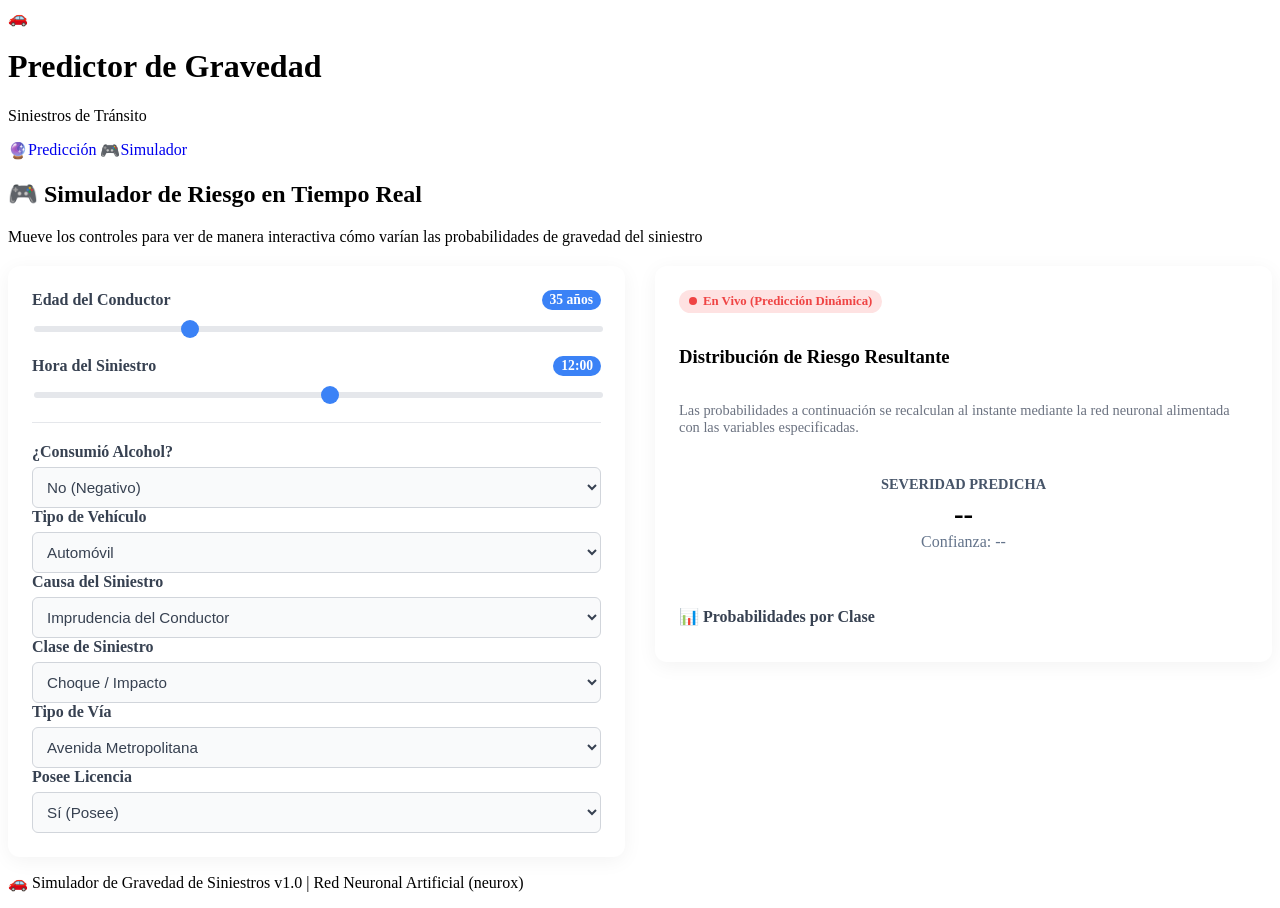
==== templates/simulator.html @ f4645642 "v0.2?" ====
<!DOCTYPE html>
<html lang="es">
<head>
    <meta charset="UTF-8">
    <meta name="viewport" content="width=device-width, initial-scale=1.0">
    <title>🎮 Simulador de Riesgo de Siniestros</title>
    <link rel="stylesheet" href="{{ url_for('static', filename='style.css') }}">
    <style>
        .simulator-grid {
            display: grid;
            grid-template-columns: 1fr 1fr;
            gap: 30px;
            margin-top: 20px;
        }
        @media (max-width: 900px) {
            .simulator-grid {
                grid-template-columns: 1fr;
            }
        }
        .sim-control-panel {
            background: #ffffff;
            border-radius: 12px;
            padding: 24px;
            box-shadow: 0 4px 20px rgba(0,0,0,0.05);
        }
        .sim-results-panel {
            background: #ffffff;
            border-radius: 12px;
            padding: 24px;
            box-shadow: 0 4px 20px rgba(0,0,0,0.05);
            display: flex;
            flex-direction: column;
            justify-content: flex-start;
            position: sticky;
            top: 20px;
            height: fit-content;
        }
        .slider-group {
            margin-bottom: 20px;
        }
        .slider-header {
            display: flex;
            justify-content: space-between;
            align-items: center;
            margin-bottom: 8px;
            font-weight: 600;
            color: #374151;
        }
        .slider-val {
            background: #3b82f6;
            color: white;
            padding: 2px 8px;
            border-radius: 20px;
            font-size: 0.85em;
        }
        .sim-slider {
            width: 100%;
            height: 6px;
            background: #e5e7eb;
            border-radius: 5px;
            outline: none;
            -webkit-appearance: none;
        }
        .sim-slider::-webkit-slider-thumb {
            -webkit-appearance: none;
            width: 18px;
            height: 18px;
            border-radius: 50%;
            background: #3b82f6;
            cursor: pointer;
            transition: background 0.15s;
        }
        .sim-slider::-webkit-slider-thumb:hover {
            background: #1d4ed8;
        }
        .sim-select {
            width: 100%;
            padding: 10px;
            border: 1px solid #d1d5db;
            border-radius: 6px;
            background: #f9fafb;
            font-size: 0.95em;
            color: #374151;
        }
        .sim-select:focus {
            outline: none;
            border-color: #3b82f6;
            box-shadow: 0 0 0 3px rgba(59, 130, 246, 0.1);
        }
        .live-badge {
            background: #fee2e2;
            color: #ef4444;
            padding: 4px 10px;
            border-radius: 20px;
            font-size: 0.8em;
            font-weight: 700;
            display: inline-flex;
            align-items: center;
            gap: 6px;
            margin-bottom: 15px;
            width: fit-content;
            animation: pulse 2s infinite;
        }
        @keyframes pulse {
            0% { opacity: 0.7; }
            50% { opacity: 1; }
            100% { opacity: 0.7; }
        }
        .dot {
            width: 8px;
            height: 8px;
            background: #ef4444;
            border-radius: 50%;
        }
    </style>
</head>
<body>
    <!-- Header -->
    <header class="header">
        <div class="container">
            <div class="logo">
                <span class="logo-icon">🚗</span>
                <div class="logo-text">
                    <h1>Predictor de Gravedad</h1>
                    <p>Siniestros de Tránsito</p>
                </div>
            </div>
            <nav class="nav">
                <a href="/" class="nav-btn" style="text-decoration: none; display: inline-flex; align-items: center; justify-content: center;">
                    <span class="icon">🔮</span>
                    Predicción
                </a>
                <a href="/simulator" class="nav-btn active" style="text-decoration: none; display: inline-flex; align-items: center; justify-content: center;">
                    <span class="icon">🎮</span>
                    Simulador
                </a>
            </nav>
        </div>
    </header>

    <main class="main">
        <div class="container">
            <div class="tab-header">
                <h2>🎮 Simulador de Riesgo en Tiempo Real</h2>
                <p>Mueve los controles para ver de manera interactiva cómo varían las probabilidades de gravedad del siniestro</p>
            </div>

            <div class="simulator-grid">
                <!-- PANEL IZQUIERDO: CONTROLES -->
                <div class="sim-control-panel">
                    <form id="sim-form">
                        <!-- EDAD SLIDER -->
                        <div class="slider-group">
                            <div class="slider-header">
                                <label for="edad">Edad del Conductor</label>
                                <span class="slider-val" id="edad-val">35 años</span>
                            </div>
                            <input type="range" id="edad" name="EDAD" min="15" max="90" value="35" class="sim-slider">
                        </div>

                        <!-- HORA SLIDER -->
                        <div class="slider-group">
                            <div class="slider-header">
                                <label for="hora">Hora del Siniestro</label>
                                <span class="slider-val" id="hora-val">12:00</span>
                            </div>
                            <input type="range" id="hora" name="HORA" min="0" max="23" value="12" class="sim-slider">
                        </div>

                        <hr style="border: 0; border-top: 1px solid #e5e7eb; margin: 20px 0;">

                        <!-- SELECTORES -->
                        <div class="form-grid" style="grid-template-columns: 1fr 1fr; gap: 15px;">
                            <div class="form-group">
                                <label for="drunk" style="font-weight: 600; color: #374151; display: block; margin-bottom: 6px;">¿Consumió Alcohol?</label>
                                <select id="drunk" class="sim-select" name="RESULTADO DEL DOSAJE ETÍLICO CUALITATIVO">
                                    <option value="NEGATIVO">No (Negativo)</option>
                                    <option value="POSITIVO">Sí (Positivo)</option>
                                </select>
                            </div>

                            <div class="form-group">
                                <label for="vehiculo" style="font-weight: 600; color: #374151; display: block; margin-bottom: 6px;">Tipo de Vehículo</label>
                                <select id="vehiculo" class="sim-select" name="VEHÍCULO">
                                    <option value="AUTO">Automóvil</option>
                                    <option value="MOTO">Motocicleta</option>
                                    <option value="BICICLETA">Bicicleta</option>
                                    <option value="CAMIONETA RURAL">Camioneta Rural</option>
                                    <option value="CAMIÓN">Camión de Carga</option>
                                    <option value="BUS">Bus interprovincial</option>
                                </select>
                            </div>

                            <div class="form-group">
                                <label for="causa" style="font-weight: 600; color: #374151; display: block; margin-bottom: 6px;">Causa del Siniestro</label>
                                <select id="causa" class="sim-select" name="CAUSA">
                                    <option value="IMPRUDENCIA DEL CONDUCTOR">Imprudencia del Conductor</option>
                                    <option value="EXCESO DE VELOCIDAD">Exceso de Velocidad</option>
                                    <option value="EMBRIAGUEZ">Embriaguez</option>
                                    <option value="CANSANCIO">Cansancio / Sueño</option>
                                    <option value="FALLA MECÁNICA">Falla Mecánica</option>
                                    <option value="DESPISTE">Despiste (Otro)</option>
                                </select>
                            </div>

                            <div class="form-group">
                                <label for="siniestro" style="font-weight: 600; color: #374151; display: block; margin-bottom: 6px;">Clase de Siniestro</label>
                                <select id="siniestro" class="sim-select" name="CLASE DE SINIESTRO">
                                    <option value="CHOQUE">Choque / Impacto</option>
                                    <option value="COLISIÓN">Colisión Múltiple</option>
                                    <option value="VOLCADURA">Volcadura</option>
                                    <option value="DESPISTE">Despiste</option>
                                    <option value="ATROPELLO">Atropello</option>
                                </select>
                            </div>

                            <div class="form-group">
                                <label for="via" style="font-weight: 600; color: #374151; display: block; margin-bottom: 6px;">Tipo de Vía</label>
                                <select id="via" class="sim-select" name="TIPO DE VÍA">
                                    <option value="AVENIDA">Avenida Metropolitana</option>
                                    <option value="CALLE">Calle / Jirón</option>
                                    <option value="CARRETERA PROVINCIAL">Carretera Provincial</option>
                                    <option value="AUTOPISTA">Autopista / Vía Rápida</option>
                                </select>
                            </div>

                            <div class="form-group">
                                <label for="licencia" style="font-weight: 600; color: #374151; display: block; margin-bottom: 6px;">Posee Licencia</label>
                                <select id="licencia" class="sim-select" name="POSEE LICENCIA">
                                    <option value="SI">Sí (Posee)</option>
                                    <option value="NO">No (Sin licencia)</option>
                                </select>
                            </div>
                        </div>

                        <!-- VALORES POR DEFECTO PARA EL RESTO DE VARIABLES EXIGIDAS POR EL MODELO -->
                        <input type="hidden" name="TIPO PERSONA" value="CONDUCTOR">
                        <input type="hidden" name="SEXO" value="MASCULINO">
                        <input type="hidden" name="ESTADO LICENCIA" value="VIGENTE">
                        <input type="hidden" name="CLASE_LICENCIA" value="A I">
                        <input type="hidden" name="¿SE SOMETIÓ A DOSAJE ETÍLICO CUALITATIVO?" value="SI">
                        <input type="hidden" name="¿SE SOMETIÓ A DOSAJE ETÍLICO CUANTITATIVO?" value="NO">
                        <input type="hidden" name="CAUSA ESPECIFICA" value="NO CUENTA CON CAUSA ESPECIFICA">
                        <input type="hidden" name="RED VIAL" value="NACIONAL">
                        <input type="hidden" name="DEPARTAMENTO" value="LIMA">
                        <input type="hidden" name="MES" value="ENERO">
                        <input type="hidden" name="DIA" value="VIERNES">
                    </form>
                </div>

                <!-- PANEL DERECHO: RESULTADOS INTERACTIVOS -->
                <div class="sim-results-panel">
                    <div class="live-badge">
                        <div class="dot"></div> En Vivo (Predicción Dinámica)
                    </div>

                    <h3>Distribución de Riesgo Resultante</h3>
                    <p style="font-size: 0.9em; color: #6b7280; margin-bottom: 25px;">
                        Las probabilidades a continuación se recalculan al instante mediante la red neuronal alimentada con las variables especificadas.
                    </p>

                    <!-- Clase Predicha Principal -->
                    <div id="sim-main-class" class="resultado-card" style="margin-bottom: 20px; padding: 15px; text-align: center; border-radius: 8px;">
                        <h4 style="margin: 0; color: #475569; font-size: 0.9em;">SEVERIDAD PREDICHA</h4>
                        <div id="sim-class-label" style="font-size: 1.8em; font-weight: 700; margin-top: 5px;">--</div>
                        <div id="sim-confianza" style="font-size: 1em; color: #64748b; margin-top: 2px;">Confianza: --</div>
                    </div>

                    <!-- Barras de probabilidad -->
                    <div class="probabilidades">
                        <h4 style="margin-bottom: 12px; color: #374151;">📊 Probabilidades por Clase</h4>
                        <div id="sim-prob-bars" class="prob-bars">
                            <!-- Inyectado dinámicamente por JS -->
                        </div>
                    </div>
                </div>
            </div>
        </div>
    </main>

    <footer class="footer">
        <p>🚗 Simulador de Gravedad de Siniestros v1.0 | Red Neuronal Artificial (neurox)</p>
    </footer>

    <!-- LÓGICA JAVASCRIPT DEL SIMULADOR -->
    <script>
        const CLASES = ["ILESO", "LESIONADO", "FALLECIDO"];
        const COLORES_CLASES = {
            "ILESO": { icon: "🟢", color: "#10b981", bg: "#e6fbf2", text: "#065f46" },
            "LESIONADO": { icon: "🟡", color: "#f59e0b", bg: "#fefbeb", text: "#92400e" },
            "FALLECIDO": { icon: "🔴", color: "#ef4444", bg: "#fef2f2", text: "#991b1b" }
        };

        document.addEventListener('DOMContentLoaded', function() {
            const form = document.getElementById('sim-form');
            
            // Vincular sliders a sus etiquetas de valor
            const edadInput = document.getElementById('edad');
            const edadVal = document.getElementById('edad-val');
            edadInput.addEventListener('input', function() {
                edadVal.textContent = this.value + ' años';
            });

            const horaInput = document.getElementById('hora');
            const horaVal = document.getElementById('hora-val');
            horaInput.addEventListener('input', function() {
                horaVal.textContent = String(this.value).padStart(2, '0') + ':00';
            });

            // Escuchar cambios en cualquier campo del formulario
            const formFields = form.querySelectorAll('input, select');
            formFields.forEach(field => {
                // Escuchamos 'input' en sliders y 'change' en selectores
                const eventType = field.type === 'range' ? 'input' : 'change';
                field.addEventListener(eventType, realizarPrediccionSimulador);
            });

            // Ejecución inicial
            realizarPrediccionSimulador();
        });

        function realizarPrediccionSimulador() {
            const form = document.getElementById('sim-form');
            const formData = new FormData(form);
            
            // Construir JSON
            const datos = {};
            formData.forEach((value, key) => {
                if (key === 'EDAD' || key === 'HORA') {
                    datos[key] = parseFloat(value);
                } else {
                    datos[key] = value;
                }
            });

            // Realizar petición asíncrona
            fetch('/api/predict', {
                method: 'POST',
                headers: {
                    'Content-Type': 'application/json'
                },
                body: JSON.stringify(datos)
            })
            .then(response => response.json())
            .then(result => {
                if (result.success) {
                    actualizarInterfazSimulador(result);
                } else {
                    console.error("Error en simulación:", result.error);
                }
            })
            .catch(error => console.error("Error en fetch simulación:", error));
        }

        function actualizarInterfazSimulador(result) {
            const clase = result.prediccion;
            const confianza = result.confianza;
            const probs = result.probabilidades;

            // Actualizar tarjeta principal
            const card = document.getElementById('sim-main-class');
            const label = document.getElementById('sim-class-label');
            const conf = document.getElementById('sim-confianza');

            card.style.backgroundColor = COLORES_CLASES[clase].bg;
            card.style.border = `1px solid ${COLORES_CLASES[clase].color}`;
            
            label.textContent = COLORES_CLASES[clase].icon + ' ' + clase;
            label.style.color = COLORES_CLASES[clase].text;
            
            conf.textContent = `Confianza: ${(confianza * 100).toFixed(2)}%`;

            // Actualizar barras de probabilidad
            const probBars = document.getElementById('sim-prob-bars');
            probBars.innerHTML = '';

            // Orden fijo para que no salten de posición y la visualización sea estable
            CLASES.forEach(labelClass => {
                const prob = probs[labelClass] || 0;
                const labelLower = labelClass.toLowerCase();
                
                const barHTML = `
                    <div class="prob-bar" style="margin-bottom: 15px;">
                        <div class="prob-label" style="font-weight: 600; font-size: 0.9em; margin-bottom: 4px; display: flex; align-items: center; gap: 6px;">
                            ${COLORES_CLASES[labelClass].icon} ${labelClass}
                        </div>
                        <div class="prob-background" style="background: #f3f4f6; border-radius: 4px; height: 24px; position: relative; overflow: hidden;">
                            <div class="prob-fill ${labelLower}" style="width: ${prob * 100}%; background: ${COLORES_CLASES[labelClass].color}; height: 100%; border-radius: 4px; transition: width 0.25s ease-out; display: flex; align-items: center; justify-content: flex-end; padding-right: 10px; color: white; font-size: 0.85em; font-weight: bold;">
                                ${(prob * 100).toFixed(1)}%
                            </div>
                        </div>
                    </div>
                `;
                probBars.insertAdjacentHTML('beforeend', barHTML);
            });
        }
    </script>
</body>
</html>
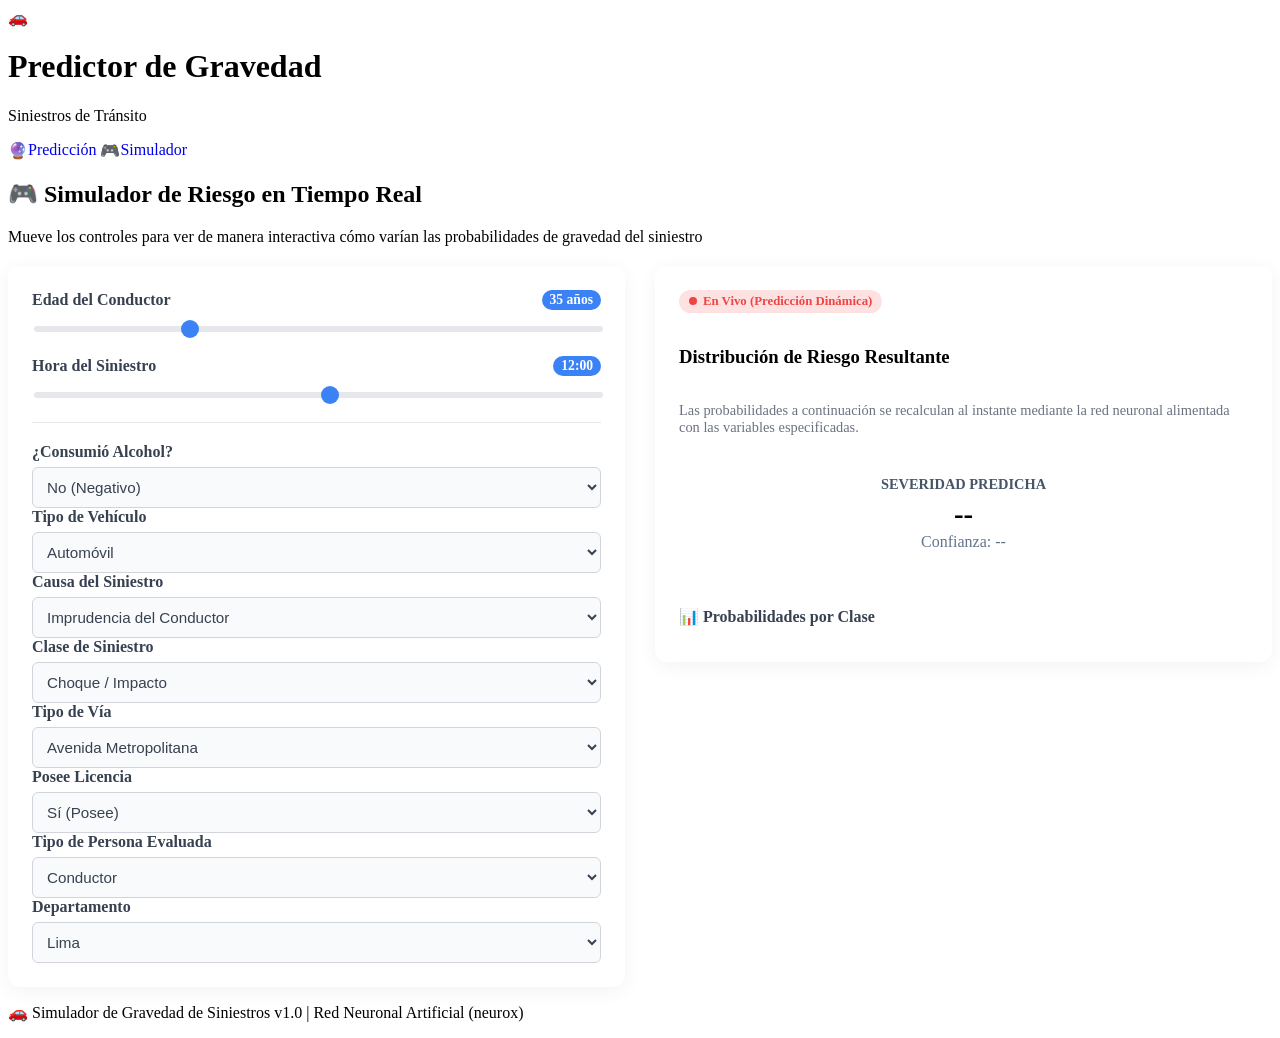
==== commit 8f0a7c14: "v0.3" ====
--- a/templates/simulator.html
+++ b/templates/simulator.html
@@ -231,10 +231,51 @@
                                     <option value="NO">No (Sin licencia)</option>
                                 </select>
                             </div>
+
+                            <div class="form-group">
+                                <label for="tipo_persona" style="font-weight: 600; color: #374151; display: block; margin-bottom: 6px;">Tipo de Persona Evaluada</label>
+                                <select id="tipo_persona" class="sim-select" name="TIPO PERSONA">
+                                    <option value="CONDUCTOR">Conductor</option>
+                                    <option value="PASAJERO">Pasajero</option>
+                                    <option value="PEATÓN">Peatón</option>
+                                    <option value="CONDUCTOR FUGADO">Conductor Fugado</option>
+                                    <option value="OCUPANTE">Ocupante</option>
+                                </select>
+                            </div>
+
+                            <div class="form-group">
+                                <label for="departamento" style="font-weight: 600; color: #374151; display: block; margin-bottom: 6px;">Departamento</label>
+                                <select id="departamento" class="sim-select" name="DEPARTAMENTO">
+                                    <option value="LIMA">Lima</option>
+                                    <option value="LA LIBERTAD">La Libertad</option>
+                                    <option value="CUSCO">Cusco</option>
+                                    <option value="AREQUIPA">Arequipa</option>
+                                    <option value="PUNO">Puno</option>
+                                    <option value="CAJAMARCA">Cajamarca</option>
+                                    <option value="ICA">Ica</option>
+                                    <option value="PIURA">Piura</option>
+                                    <option value="JUNIN">Junín</option>
+                                    <option value="ANCASH">Ancash</option>
+                                    <option value="LAMBAYEQUE">Lambayeque</option>
+                                    <option value="AYACUCHO">Ayacucho</option>
+                                    <option value="HUANCAVELICA">Huancavelica</option>
+                                    <option value="SAN MARTIN">San Martín</option>
+                                    <option value="TACNA">Tacna</option>
+                                    <option value="APURIMAC">Apurímac</option>
+                                    <option value="HUANUCO">Huánuco</option>
+                                    <option value="TUMBES">Tumbes</option>
+                                    <option value="CALLAO">Callao</option>
+                                    <option value="AMAZONAS">Amazonas</option>
+                                    <option value="PASCO">Pasco</option>
+                                    <option value="LORETO">Loreto</option>
+                                    <option value="MADRE DE DIOS">Madre de Dios</option>
+                                    <option value="MOQUEGUA">Moquegua</option>
+                                    <option value="UCAYALI">Ucayali</option>
+                                </select>
+                            </div>
                         </div>
 
                         <!-- VALORES POR DEFECTO PARA EL RESTO DE VARIABLES EXIGIDAS POR EL MODELO -->
-                        <input type="hidden" name="TIPO PERSONA" value="CONDUCTOR">
                         <input type="hidden" name="SEXO" value="MASCULINO">
                         <input type="hidden" name="ESTADO LICENCIA" value="VIGENTE">
                         <input type="hidden" name="CLASE_LICENCIA" value="A I">
@@ -242,7 +283,6 @@
                         <input type="hidden" name="¿SE SOMETIÓ A DOSAJE ETÍLICO CUANTITATIVO?" value="NO">
                         <input type="hidden" name="CAUSA ESPECIFICA" value="NO CUENTA CON CAUSA ESPECIFICA">
                         <input type="hidden" name="RED VIAL" value="NACIONAL">
-                        <input type="hidden" name="DEPARTAMENTO" value="LIMA">
                         <input type="hidden" name="MES" value="ENERO">
                         <input type="hidden" name="DIA" value="VIERNES">
                     </form>
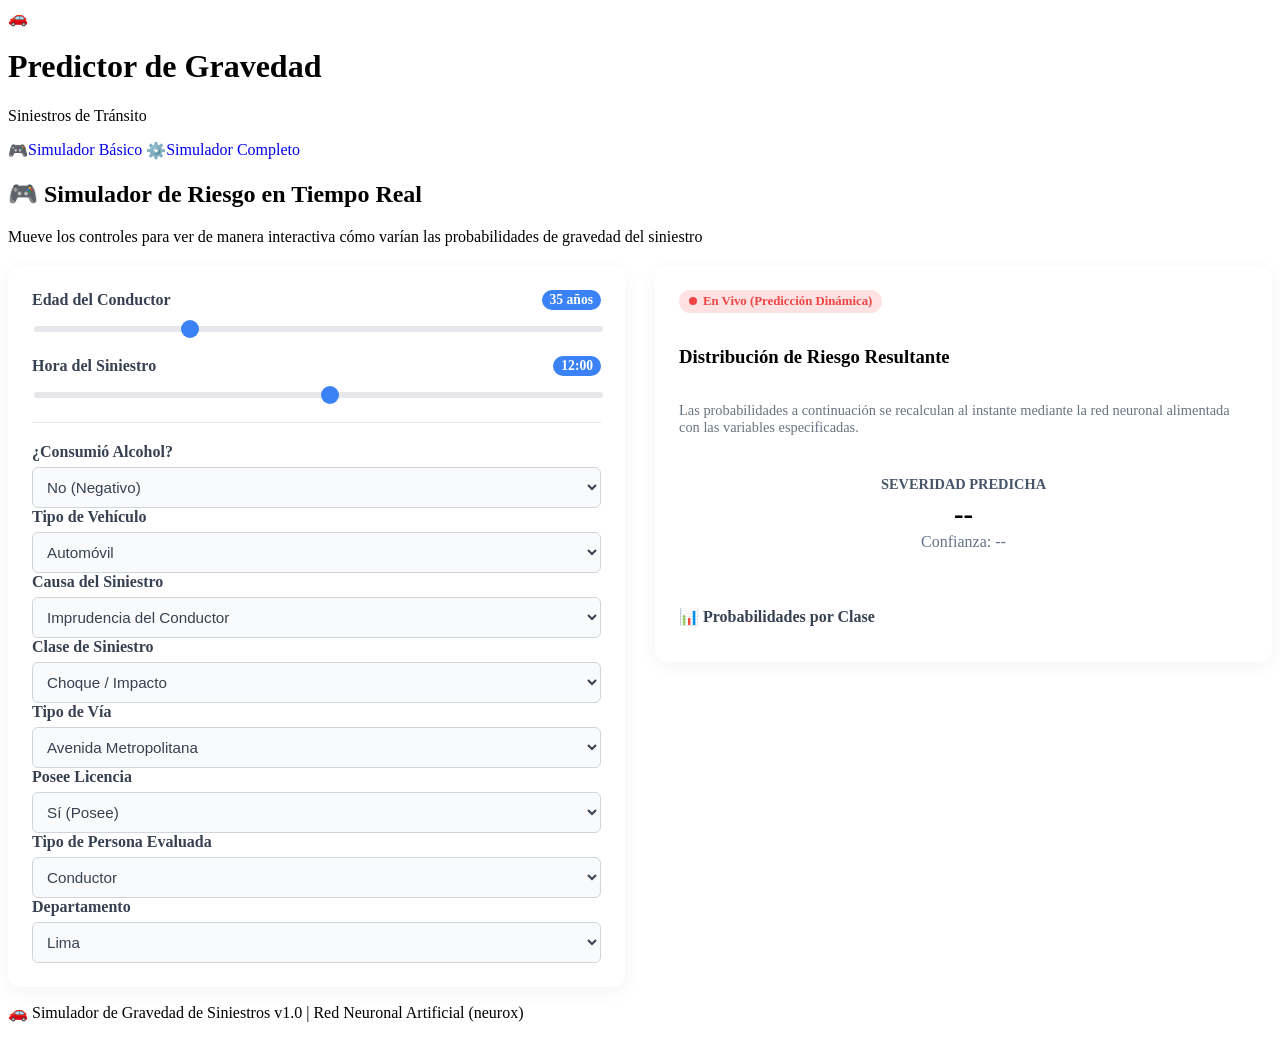
==== commit 7526d32c: "Eliminar todos los comentarios del proyecto (HTML, CSS, JS, Py)" ====
--- a/templates/simulator.html
+++ b/templates/simulator.html
@@ -115,7 +115,7 @@
     </style>
 </head>
 <body>
-    <!-- Header -->
+
     <header class="header">
         <div class="container">
             <div class="logo">
@@ -126,13 +126,13 @@
                 </div>
             </div>
             <nav class="nav">
-                <a href="/" class="nav-btn" style="text-decoration: none; display: inline-flex; align-items: center; justify-content: center;">
-                    <span class="icon">🔮</span>
-                    Predicción
-                </a>
                 <a href="/simulator" class="nav-btn active" style="text-decoration: none; display: inline-flex; align-items: center; justify-content: center;">
                     <span class="icon">🎮</span>
-                    Simulador
+                    Simulador Básico
+                </a>
+                <a href="/simulator-complete" class="nav-btn" style="text-decoration: none; display: inline-flex; align-items: center; justify-content: center;">
+                    <span class="icon">⚙️</span>
+                    Simulador Completo
                 </a>
             </nav>
         </div>
@@ -146,10 +146,10 @@
             </div>
 
             <div class="simulator-grid">
-                <!-- PANEL IZQUIERDO: CONTROLES -->
+
                 <div class="sim-control-panel">
                     <form id="sim-form">
-                        <!-- EDAD SLIDER -->
+
                         <div class="slider-group">
                             <div class="slider-header">
                                 <label for="edad">Edad del Conductor</label>
@@ -158,7 +158,6 @@
                             <input type="range" id="edad" name="EDAD" min="15" max="90" value="35" class="sim-slider">
                         </div>
 
-                        <!-- HORA SLIDER -->
                         <div class="slider-group">
                             <div class="slider-header">
                                 <label for="hora">Hora del Siniestro</label>
@@ -169,7 +168,6 @@
 
                         <hr style="border: 0; border-top: 1px solid #e5e7eb; margin: 20px 0;">
 
-                        <!-- SELECTORES -->
                         <div class="form-grid" style="grid-template-columns: 1fr 1fr; gap: 15px;">
                             <div class="form-group">
                                 <label for="drunk" style="font-weight: 600; color: #374151; display: block; margin-bottom: 6px;">¿Consumió Alcohol?</label>
@@ -275,7 +273,6 @@
                             </div>
                         </div>
 
-                        <!-- VALORES POR DEFECTO PARA EL RESTO DE VARIABLES EXIGIDAS POR EL MODELO -->
                         <input type="hidden" name="SEXO" value="MASCULINO">
                         <input type="hidden" name="ESTADO LICENCIA" value="VIGENTE">
                         <input type="hidden" name="CLASE_LICENCIA" value="A I">
@@ -288,7 +285,6 @@
                     </form>
                 </div>
 
-                <!-- PANEL DERECHO: RESULTADOS INTERACTIVOS -->
                 <div class="sim-results-panel">
                     <div class="live-badge">
                         <div class="dot"></div> En Vivo (Predicción Dinámica)
@@ -299,18 +295,16 @@
                         Las probabilidades a continuación se recalculan al instante mediante la red neuronal alimentada con las variables especificadas.
                     </p>
 
-                    <!-- Clase Predicha Principal -->
                     <div id="sim-main-class" class="resultado-card" style="margin-bottom: 20px; padding: 15px; text-align: center; border-radius: 8px;">
                         <h4 style="margin: 0; color: #475569; font-size: 0.9em;">SEVERIDAD PREDICHA</h4>
                         <div id="sim-class-label" style="font-size: 1.8em; font-weight: 700; margin-top: 5px;">--</div>
                         <div id="sim-confianza" style="font-size: 1em; color: #64748b; margin-top: 2px;">Confianza: --</div>
                     </div>
 
-                    <!-- Barras de probabilidad -->
                     <div class="probabilidades">
                         <h4 style="margin-bottom: 12px; color: #374151;">📊 Probabilidades por Clase</h4>
                         <div id="sim-prob-bars" class="prob-bars">
-                            <!-- Inyectado dinámicamente por JS -->
+
                         </div>
                     </div>
                 </div>
@@ -322,7 +316,6 @@
         <p>🚗 Simulador de Gravedad de Siniestros v1.0 | Red Neuronal Artificial (neurox)</p>
     </footer>
 
-    <!-- LÓGICA JAVASCRIPT DEL SIMULADOR -->
     <script>
         const CLASES = ["ILESO", "LESIONADO", "FALLECIDO"];
         const COLORES_CLASES = {
@@ -333,8 +326,7 @@
 
         document.addEventListener('DOMContentLoaded', function() {
             const form = document.getElementById('sim-form');
-            
-            // Vincular sliders a sus etiquetas de valor
+
             const edadInput = document.getElementById('edad');
             const edadVal = document.getElementById('edad-val');
             edadInput.addEventListener('input', function() {
@@ -347,23 +339,20 @@
                 horaVal.textContent = String(this.value).padStart(2, '0') + ':00';
             });
 
-            // Escuchar cambios en cualquier campo del formulario
             const formFields = form.querySelectorAll('input, select');
             formFields.forEach(field => {
-                // Escuchamos 'input' en sliders y 'change' en selectores
+
                 const eventType = field.type === 'range' ? 'input' : 'change';
                 field.addEventListener(eventType, realizarPrediccionSimulador);
             });
 
-            // Ejecución inicial
             realizarPrediccionSimulador();
         });
 
         function realizarPrediccionSimulador() {
             const form = document.getElementById('sim-form');
             const formData = new FormData(form);
-            
-            // Construir JSON
+
             const datos = {};
             formData.forEach((value, key) => {
                 if (key === 'EDAD' || key === 'HORA') {
@@ -373,7 +362,6 @@
                 }
             });
 
-            // Realizar petición asíncrona
             fetch('/api/predict', {
                 method: 'POST',
                 headers: {
@@ -397,28 +385,25 @@
             const confianza = result.confianza;
             const probs = result.probabilidades;
 
-            // Actualizar tarjeta principal
             const card = document.getElementById('sim-main-class');
             const label = document.getElementById('sim-class-label');
             const conf = document.getElementById('sim-confianza');
 
             card.style.backgroundColor = COLORES_CLASES[clase].bg;
             card.style.border = `1px solid ${COLORES_CLASES[clase].color}`;
-            
+
             label.textContent = COLORES_CLASES[clase].icon + ' ' + clase;
             label.style.color = COLORES_CLASES[clase].text;
-            
+
             conf.textContent = `Confianza: ${(confianza * 100).toFixed(2)}%`;
 
-            // Actualizar barras de probabilidad
             const probBars = document.getElementById('sim-prob-bars');
             probBars.innerHTML = '';
 
-            // Orden fijo para que no salten de posición y la visualización sea estable
             CLASES.forEach(labelClass => {
                 const prob = probs[labelClass] || 0;
                 const labelLower = labelClass.toLowerCase();
-                
+
                 const barHTML = `
                     <div class="prob-bar" style="margin-bottom: 15px;">
                         <div class="prob-label" style="font-weight: 600; font-size: 0.9em; margin-bottom: 4px; display: flex; align-items: center; gap: 6px;">
